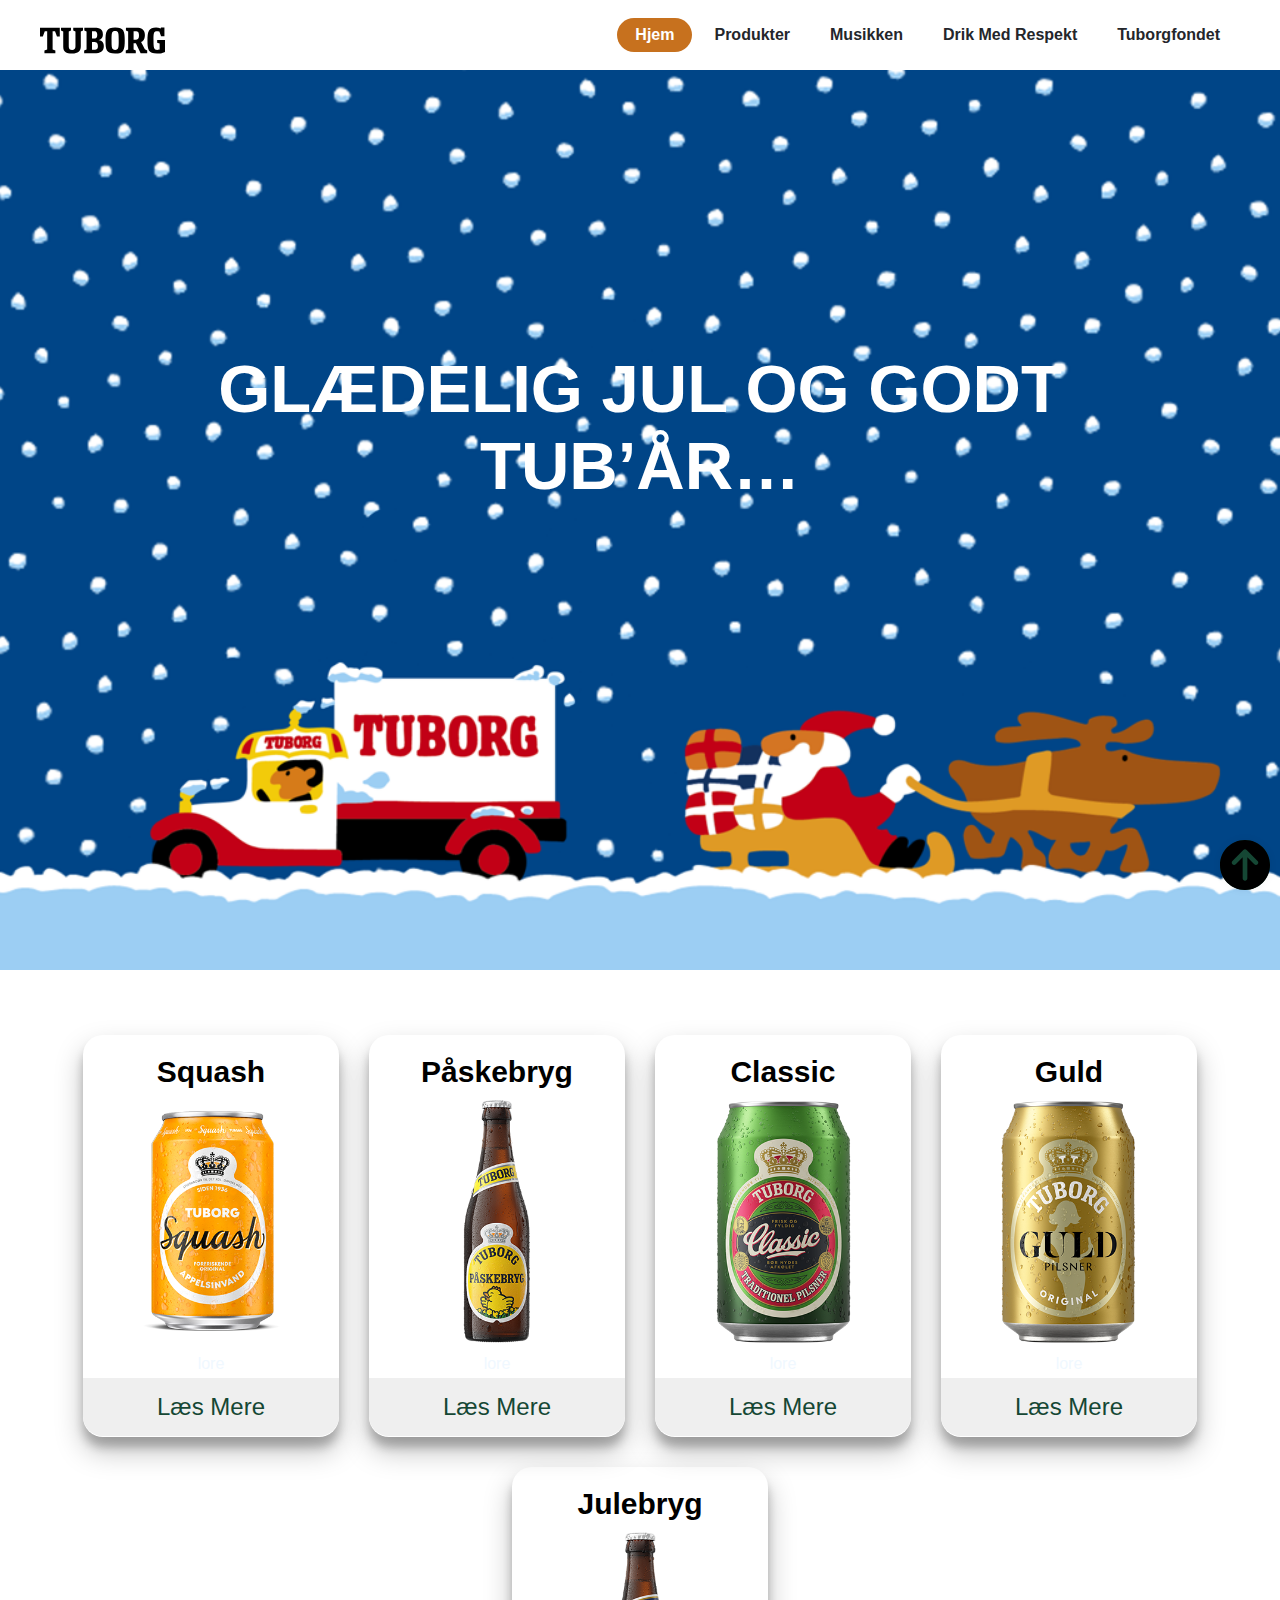
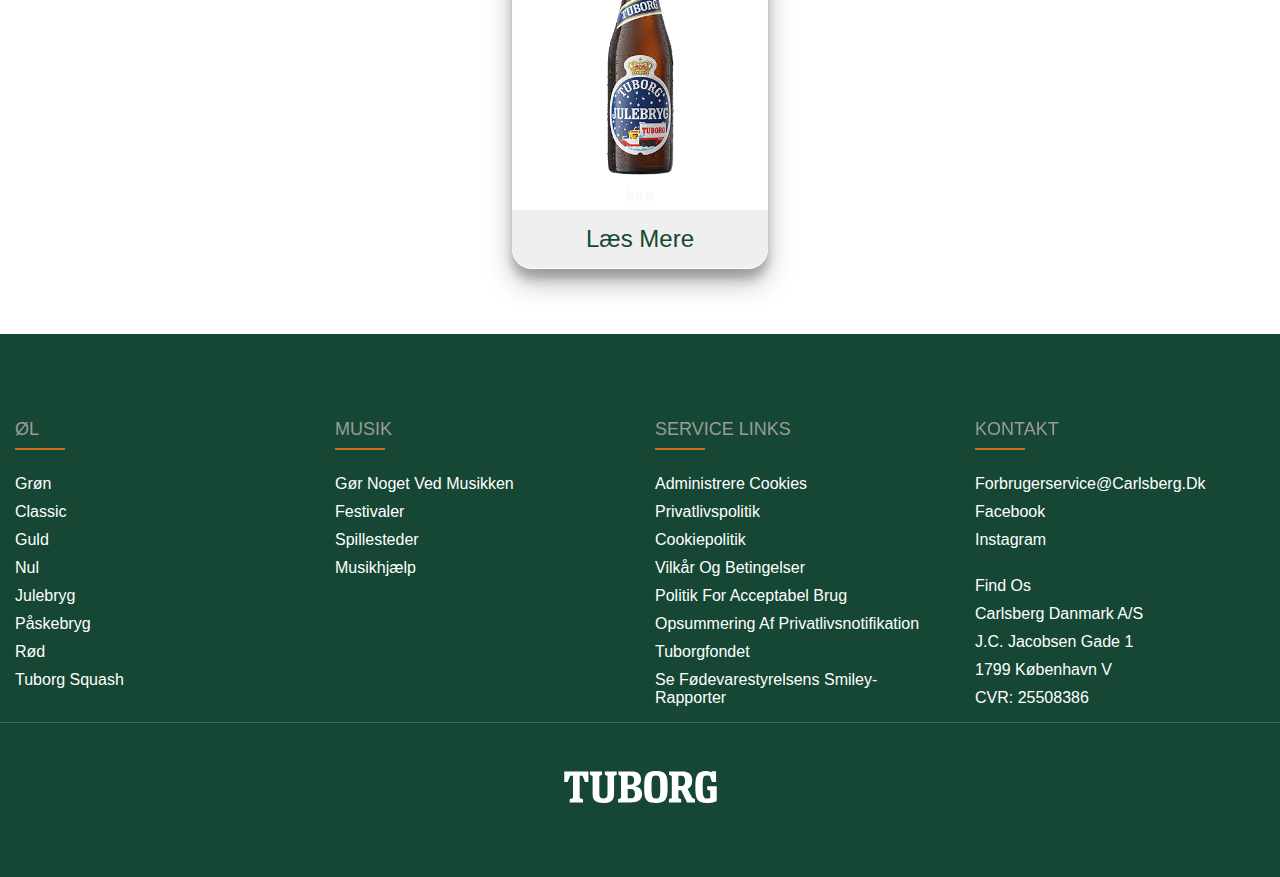
==== index.html @ 2c970e0a "z" ====
<!DOCTYPE html>
<html lang="en">
<head>
    <meta charset="UTF-8">
    <meta http-equiv="X-UA-Compatible" content="IE=edge">
    <meta name="viewport" content="width=device-width, initial-scale=1.0">
    <link rel="stylesheet" href="style.css">
    <title>Document</title>
    

</head>
<body>
  <!-- Header start -->
  <header>
    <div class="logo">
      <!-- Kunne ik finde en fix til mit logo størelse så har lavet en style for at holde den inde i headeren da den overcuttede og kunne ik ændre størelse i css filen -->
      <a href="index.html"><img src="1 web/Tuborg sort.svg" style="height: 125px;" alt="logo"></a>
    </div>
    <input type="checkbox" id="nav_check" hidden>
    <nav class="navbar">
      <div class="logo">
        <a href="index.html"><img src="1 web/Tuborg sort.svg" style="height: 125px;" alt="logo"></a>
    </div>
      </div>
    <ul>
      <li><a href="#" class="active">Hjem</a></li>
    
      <li><a href="#galleri">Produkter</a></li>
      <li><a href="https://www.tuborg.dk/musikken">Musikken</a></li>
      <li><a href="https://www.tuborg.dk/drik-med-respekt">Drik Med Respekt</a></li>
      <li><a href="https://www.tuborg.dk/tuborg-fondet">Tuborgfondet</a></li>
    </ul>
  </nav>
  <!-- Burgermenu start -->
    <label for="nav_check" class="hamburger">
      <div></div>
      <div></div>
      <div></div>
    </label>
    <!-- Burgermenu slut -->

  </header>
  <!-- Header Slut -->
<!-- Forsiden starter -->
<section class="forside">
  <div class="hero">
     <img src="1 web/picture2.png" alt="Forsiden">
     <div class="produkterforside">
      <h1>Glædelig Jul og Godt Tub’år…</h1>
      <div class="produkterbuttons">
        <a href=""></a>
        <a href=""></a>
      </div>

     </div>
  </div>
  <!-- SCROLL TO TOP -->
  <button onclick="topFunction()" id="myBtn" title="Go to top">
    <img src="1 web/circle-arrow-up-solid.svg" alt="Up arrow"></button>
  <script>
    let mybutton = document.getElementById("myBtn")

    window.onscroll = function() {scrollFunction()};

    function scrollFunction() {
      if (document.body.scrollTop > 20 || document.documentElement.scrollTop > 20) {
        mybutton.style.display = "block";
    } else {
      mybutton.style.display = "none";
    }
  }

  function topFunction() {
  document.body.scrollTop = 0;
  document.documentElement.scrollTop = 0;
}
  </script>
  <!-- SCROLL TO TOP slut -->
</section>

<!-- Produkt section -->
<div class="galleri" id="galleri">
  <div class="produktinfo"></div>
  <div class="content">
    <h3>Squash</h3>
    <img src="1 web/Produkter/Squash.png" alt="">
    <p>lore</p>
    <button class="læsmere">Læs Mere</button>
  </div>
  <div class="content">
    <h3>Påskebryg</h3>
    <img src="1 web/Produkter/Påskebryg.png" alt="">
    <p>lore</p>
    <button class="læsmere">Læs Mere</button>
  </div>  
  <div class="content">
    <h3>Classic</h3>
    <img src="1 web/Produkter/Classic.png" alt="">
    <p>lore</p>
    <button class="læsmere">Læs Mere</button>
  </div>  
  <div class="content">
    <h3>Guld</h3>
    <img src="1 web/Produkter/Guld.png" alt="">
    <p>lore</p>
    <button class="læsmere">Læs Mere</button>
  </div>  
  <div class="content">
    <h3>Julebryg</h3>
    <img src="1 web/Produkter/Julebryg.png" alt="">
    <p>lore</p>
    <button class="læsmere">Læs Mere</button>
  </div>

</div>




<!-- FOOTER STARTS -->
        <footer class="footer">
            <div class="containerfooter">
              <div class="rowfooter">
                <div class="footer-col">
                  <h4>Øl</h4>
                  <ul>
                    <li><a href="https://www.tuborg.dk/gron-tuborg">Grøn</a></li>
                    <li><a href="https://www.tuborg.dk/tuborg-classic">Classic</a></li>
                    <li><a href="https://www.tuborg.dk/tuborg-guld">Guld</a></li>
                    <li><a href="https://www.tuborg.dk/tuborg-nul">Nul</a></li>
                    <li><a href="https://www.tuborg.dk/tuborg-julebryg">Julebryg</a></li>
                    <li><a href="https://www.tuborg.dk/tuborg-paskebryg">Påskebryg</a></li>
                    <li><a href="https://www.tuborg.dk/tuborg-rod">Rød</a></li>
                    <li><a href="index.html">Tuborg Squash</a></li>
                  </ul>
                </div>
                <div class="footer-col">
                  <h4>Musik</h4>
                  <ul>
                    <li><a href="https://www.tuborg.dk/musikken">Gør noget ved musikken</a></li>
                    <li><a href="https://www.tuborg.dk/musikken/festivaler">Festivaler</a></li>
                    <li><a href="https://www.tuborg.dk/musikken/spillesteder">Spillesteder</a></li>
                    <li><a href="https://www.musikhjælp.dk/">Musikhjælp</a></li>
                  </ul>
                </div>
                <div class="footer-col">
                  <h4>Service links</h4>
                  <ul>
                    <li><a href="#">Administrere cookies</a></li>
                    <li><a href="https://compliance.carlsberggroup.com/externals/da-dk/privacy?id=df0cd4af-040f-4c19-9de2-5717fbddff88">Privatlivspolitik</a></li>
                    <li><a href="https://compliance.carlsberggroup.com/externals/da-dk/cookies?id=df0cd4af-040f-4c19-9de2-5717fbddff88">Cookiepolitik</a></li>
                    <li><a href="https://compliance.carlsberggroup.com/externals/da-dk/terms?id=df0cd4af-040f-4c19-9de2-5717fbddff88">Vilkår og betingelser</a></li>
                    <li><a href="https://compliance.carlsberggroup.com/externals/da-dk/acceptable-use?id=df0cd4af-040f-4c19-9de2-5717fbddff88">Politik for acceptabel brug</a></li>
                    <li><a href="https://compliance.carlsberggroup.com/externals/da-dk/?id=df0cd4af-040f-4c19-9de2-5717fbddff88">Opsummering af Privatlivsnotifikation</a></li>
                    <li><a href="https://www.tuborgfondet.dk/">Tuborgfondet</a></li>
                    <li><a href="https://www.findsmiley.dk/Sider/Search.aspx?k=Carlsberg%20Danmark">Se Fødevarestyrelsens smiley-rapporter</a></li>
                  </ul>
                </div>
                <div class="footer-col">
                  <h4>Kontakt</h4>
                  <ul>
                    <li><a href="forbrugerservice@carlsberg.dk">forbrugerservice@carlsberg.dk</a></li>
                    <li><a href="https://www.facebook.com/TuborgDenmark">Facebook</a></li>
                    <li><a href="https://www.instagram.com/tuborg_dk/">Instagram</a></li>
                    <br>
                    <li><a href="#">Find Os</a></li>
                    <li><a href="#">Carlsberg Danmark A/S</a></li>
                    <li><a href="#">J.C. Jacobsen Gade 1</a></li>
                    <li><a href="#">1799 København V</a></li>
                    <li><a href="#">CVR: 25508386</a></li>
                    
                  </ul>
                </div>
                </div>
              </div>
            </div>
            <div class="footertuborg">
              <a class="tuborgsvg">
                <!-- Taget fra tuborgs egen hjemmeside som test -->
                <svg xmlns="http://www.w3.org/2000/svg" viewBox="0 0 566.93 118.99" width="1em" height="1em"><path d="M340.98 0c-40.26 0-43.8 19.34-43.8 59.79 0 41.25 3.16 59.2 43.41 59.2 40.27 0 43.8-19.74 43.8-59.99 0-41.25-3.14-59.01-43.41-59.01m0 102.41c-16.19 0-16.38-11.05-16.38-43.62 0-31.55 0-42.21 15.98-42.21 16.17 0 16.39 10.66 16.39 43.42 0 31.56 0 42.42-15.99 42.42m-308.43-1.98V17.97H21.71l-8.89 23.28H0V1.79h89.78v39.47H76.96l-8.87-23.28H57.24v82.45l12.44 4.16v12.62H20.13v-12.62l12.42-4.16zm97.88-81.87l10.08-4.16V1.79H95.33V14.4l10.04 4.16v69.26c0 22.5 12.63 31.17 40.06 31.17s39.67-10.67 39.67-32.96V18.56l10.06-4.16V1.79h-44.41V14.4l10.07 4.16v67.48c0 11.84-5.13 16.19-15.2 16.19-10.06 0-15.2-4.56-15.2-15.99V18.56zm154.91 13.19c0-24.07-15-29.96-38.09-29.96h-46.17V14.4l10.07 4.16v81.87l-10.85 4.16v12.62h43.61c33.54 0 45.58-9.67 45.58-33.15 0-25.47-25.25-26.63-25.25-26.63s21.11-2.56 21.11-25.68m-49.54-14.19h9.08c8.9 0 14.81 2.96 14.81 16.98 0 13.04-5.92 16.37-16.19 16.37h-7.7V17.56zm0 83.86V66.69h7.91c12.82 0 18.94 4.16 18.94 18.37 0 14.19-8.09 16.37-20.92 16.37h-5.93zm188.65-45.37V17.56h8.68c11.45 0 15.8 4.16 15.8 19.17 0 14.59-4.95 19.32-17.39 19.32h-7.1zM548.77.78h15.59v39.85h-15.25l-7.88-21.58s-2.32-1.88-10.61-1.88c-15.78 0-15.78 11.06-15.78 41.25 0 32.56 1.18 43.81 16.95 43.81 7.91 0 10.85-1.98 10.85-1.98V73.61l-11.24-4.15V56.87h35.52v54.62s-13.03 7.5-36.11 7.5c-39.89 0-43.42-18.36-43.42-59.2C487.41 16.77 493.91 0 526.85 0c12.64 0 19.74 5.52 19.74 5.52l2.18-4.75zM434.53 117.22V104.6l-10.08-4.16V71.83h10.45l21.52 45.4h29.81V104.8l-10.66-5.14-17.16-32.96s17.38-4.53 17.38-31.97c0-26.43-17.19-32.93-36.93-32.93h-49.12v12.6l10.07 4.16v81.87l-10.87 4.16v12.62h45.6z"></path></svg>
              </a>
            </div>
          </footer>
        <!-- Footer ends -->
</body>
</html>
---- style.css ----
*{
    margin: 0px;
    padding: 0px;
    box-sizing: border-box;
    scroll-behavior: smooth;
    list-style: none;
    text-decoration: none;
    /* Test font */
    font-family:'Gill Sans', 'Gill Sans MT', Calibri, 'Trebuchet MS', sans-serif;
    font-size: 1rem;
}
body{
    min-height: 100vh;
    
}
/* Header start  */
header .img{
  width: 100%;
  height: auto;
  display: block;
  
}
header{
  width: 100%;
  height: 70px;
  background: transparent;
  display: flex;
  align-items: center;
  justify-content: space-between;
  padding: 0 40px;
  border-radius: 0 0 10px 10px;
  margin: 0 auto;
  overflow: hidden;
}
.logo{
  width: 120px;
  height: auto;
  margin-top: 15px;
}
nav .logo{
  display: none;
}
nav ul{
  display: flex;
}
nav ul li a{
  color: #24262b;
  display: block;
  margin: 0 2px;
  font-weight: 600;
  padding: 8px 18px;
  transition: 0.2s;
  border-radius: 30px;
}
nav ul li a:hover{
  background: #FFCC56;
}
nav ul li a.active{
  background: #C7711E;
  color: #fff;
}
.hamburger{
  display: none;
  height: fit-content;
  cursor: pointer;
  padding: 3px 8px;
  border-radius: 5px;
  transition: 0.2s;
}
.hamburger:hover{
  background: #FFCC56;
}
.hamburger div{
  width: 30px;
  height: 2px;
  margin: 6px 0;
  background: #24262b;
}
@media only screen and (max-width: 1100px){
  header {
    width: 100%;
    padding: 0 20px;

  }
  nav{
    position: fixed;
    left: -300px;
    top: 0;
    z-index: 999;
    width: 280px;
    height: 100vh;
    background-color: #fefefe;
    transition: 0.2s;
    box-sizing: 2px 0 20px 0 rgba(0, 0, 0, 0.05);
  }
  #nav_check:checked ~ nav{
    left: 0;
  }
  nav .logo{
    display: block;
    height: 70px;
    display: flex;
    align-items: center;
    margin-left: 30px;
  }
  nav ul li a{
    margin-bottom: 5px;
    padding: 10px 15px;
    border-radius: 5px;

  }
  nav ul{
    display: block;
    padding: 0 20px;
    margin-top: 30px;
  }
  .hamburger{
    display: block;
  }
}
/* Header Slut */
/* Forside 1*/
.forside{
  position: relative;
  width: 100%;
  height: 100vh;
  padding: 100px;
}
.forside img{
  position: absolute;
  top: 0;
  left: 0;
  width: 100%;
  height: 100%;
  object-fit: cover;
}
#myBtn{
position: fixed;
bottom: 10px;
right: 10px;
height: 50px;
width: 50px;
display: grid;
border: none;
outline: none;
place-items: center;
border-radius: 50%;
background: #154734;
box-shadow: 0 0 10px rgba(0, 0, 0, 0.05);
cursor: pointer;
}
#myBtn:hover{
  background-color: #C7711E;
}
.produkterforside h1{
  margin: 60px;
  margin-top: 20vh;
  position: relative;
  align-self: center;
  text-align: center;
  color: white;
  font-size: 67px;
  text-transform: capitalize;
  text-transform: uppercase;
}
/* Forside 1 */
/* <!-- Produkt section --> */
.galleri{
  display: flex;
  flex-wrap: wrap;
  width: 100%;
  justify-content: center;
  align-items: center;
  margin: 50px 0;
}
.galleri h3{
  text-align: center;
  font-size: 30px;
  margin: 0;
  padding-top: 10px;
}
.galleri img{
  width: 100%;
  height: 266px;
  text-align: center;
  margin: 0 auto;
  display: block;
  object-fit: contain;
}
.galleri a{
  text-decoration: none;
}
.galleri p{
  text-align: center;
  color: aliceblue;
  padding-top: 0 8px;
}
.galleri h6{
  font-size: 26px;
  text-align: center;
  color: #154734;
  margin: 0;
}
.galleri button{
  text-align: center;
  font-size: 24px;
  color: #154734;
  width: 100%;
  padding: 15px;
  border: 0;
  outline: none;
  cursor: pointer;
  margin-top: 5px;
  border-bottom-right-radius: 20px;
  border-bottom-left-radius: 20px;
}
.content{
  width: 20%;
  height: 402px;
  margin: 15px;
  box-sizing: border-box;
  float: left;
  text-align: center;
  border-radius: 20px;
  cursor: pointer;
  padding-top: 10px;
  box-shadow: 0 14px 28px rgba(0, 0, 0, 0.25), 0 10px 10px rgba(0, 0, 0, 0.22);
}
.content:hover{
  box-shadow: 0 3px 6px rgba(0, 0, 0, 0.16), 0 3px 6px rgba(0, 0, 0, 0.22);
  transform: translate(0px, -8px);
}

/* Footer Start */
/* Tuborg del */
.footertuborg{
  box-sizing: border-box;
  margin: 0;
  min-width: 0;
  text-align: center;
  border-top: 1px solid rgba(255,255,255,.2);
  padding-top: 3rem;
}
.footertuborg a{
  color: rgb(0, 0, 0);
}
.tuborgsvg{
  fill: #ffffff;
  height: 32px;
  width: 153px;
}
.tuborgsvg svg{
  fill: #ffffff;
  height: 32px;
  width: 153px;
}
/* Tuborg del slut */
footer .containerfooter{
    max-width: 100%;
    margin: 15px auto;
    margin-bottom: 15px;
  }
  .rowfooter{
    display: flex;
    flex-wrap: wrap;
  }
  footer ul{
    list-style: none;
  }
  .footer{
    background-color: #154734;
    padding: 70px 0;
  }
  .footer-col{
    width: 25%;
    padding: 0 15px;
  
  }
  .footer-col h4{
    font-size: 18px;
    color: rgb(155, 155, 155);
    text-transform: capitalize;
    text-transform: uppercase;
    margin-bottom: 35px;
    font-weight: 500;
    position: relative;
  
  }
  .footer-col h4::before{
    content: '';
    position: absolute;
    left: 0;
    bottom: -10px;
    background-color: #C7711E;
    height: 2px;
    box-sizing: border-box;
    width: 50px;
  }
  .footer-col ul li:not(:last-child){
    margin-bottom: 10px;
  }
  .footer-col ul li a{
    font-size: 16px;
    text-transform: capitalize;
    color: #ffffff;
    text-decoration: none;
    font-weight: 300;
    color: #ffffff;
    display: block;
    transition: all 0.3s ease;
  
  }
  .footer-col ul li a:hover{
    color: #FFCC56;
    padding-left: 8px;
  
  }
  .footer-col .footersocials a{
    display: inline-block;
    height: 40px;
    width: 40px;
    background-color: rgba(255, 255, 255, 0.2);
    margin: 0 10px 10px 0;
    text-align: center;
    line-height: 40px;
    border-radius: 50%;
    color: #ffffff;
    transition: all 0.5s ease;
  }
  .footer-col .footersocials a:hover{
    color: #24262b;
    background-color: #ffffff;
  }
  @media(max-width: 920px){
    .footer-col{
      width: 50%;
      margin-bottom: 30px;
    }
  }
  @media(max-width: 574px){
    .footer-col{
      width: 100%;
    }
  }
  
  /* Footer Slut */
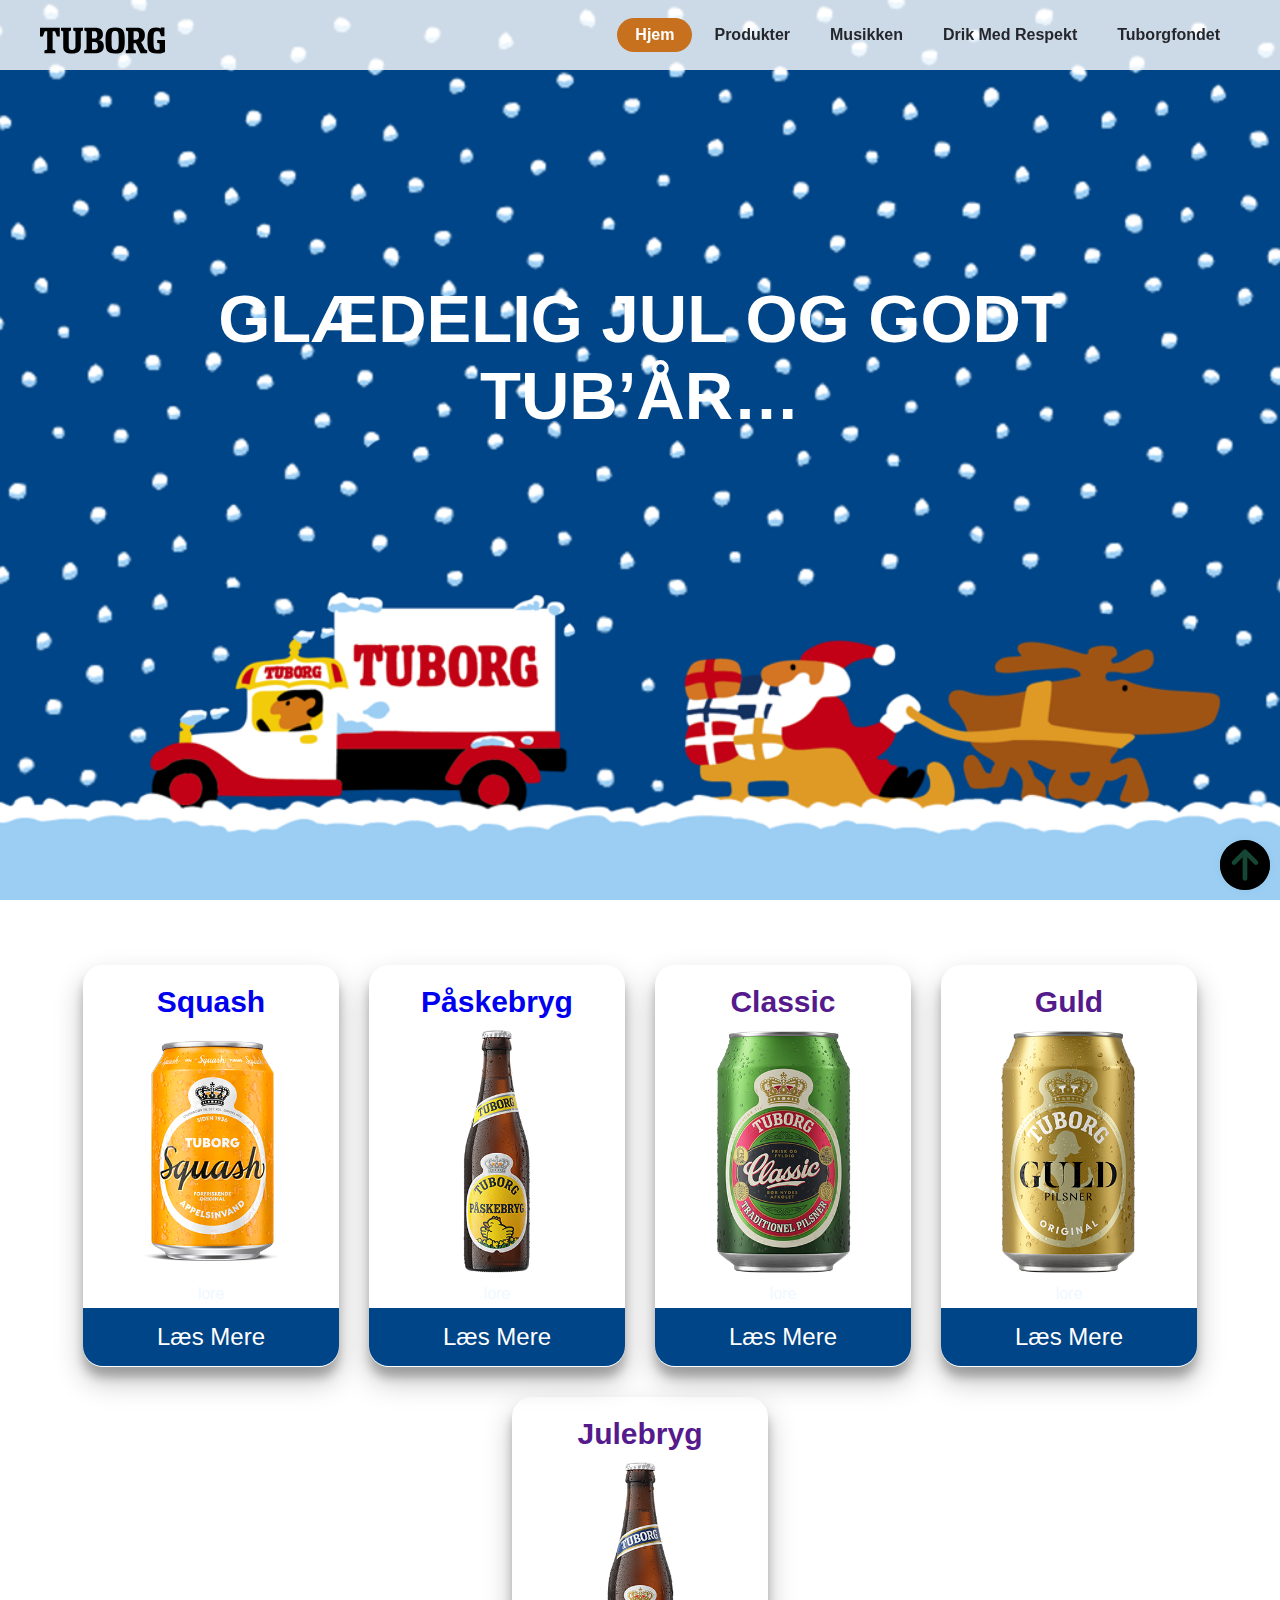
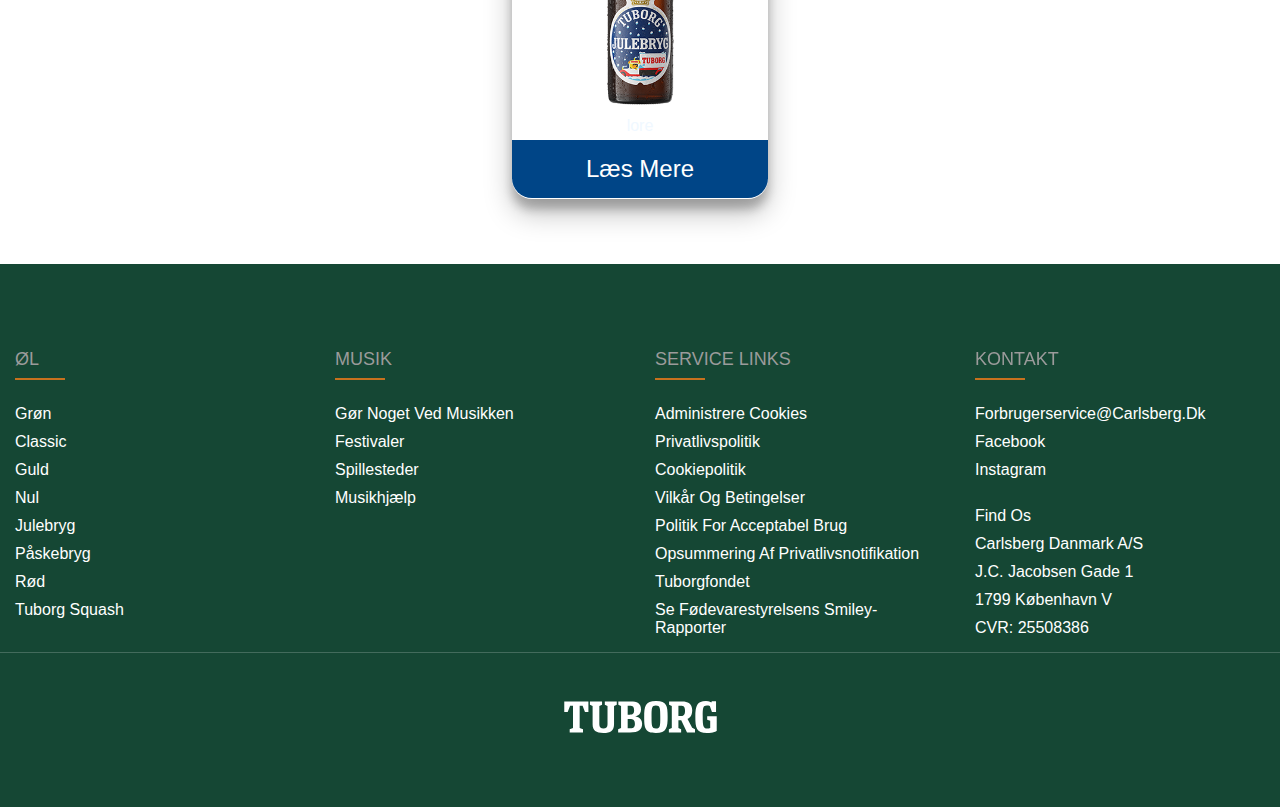
==== commit 19d6c30b: "big update" ====
--- a/index.html
+++ b/index.html
@@ -5,7 +5,7 @@
     <meta http-equiv="X-UA-Compatible" content="IE=edge">
     <meta name="viewport" content="width=device-width, initial-scale=1.0">
     <link rel="stylesheet" href="style.css">
-    <title>Document</title>
+    <title>Tuborg</title>
     
 
 </head>
@@ -82,34 +82,44 @@
 <div class="galleri" id="galleri">
   <div class="produktinfo"></div>
   <div class="content">
+    <a href="tuborgsquash.html">
     <h3>Squash</h3>
-    <img src="1 web/Produkter/Squash.png" alt="">
-    <p>lore</p>
-    <button class="læsmere">Læs Mere</button>
+      <img src="1 web/Produkter/Squash.png" alt="">
+      <p>lore</p>
+      <button class="læsmere">Læs Mere</button>
+    </a>
   </div>
   <div class="content">
-    <h3>Påskebryg</h3>
-    <img src="1 web/Produkter/Påskebryg.png" alt="">
-    <p>lore</p>
-    <button class="læsmere">Læs Mere</button>
+    <a href="#">
+      <h3>Påskebryg</h3>
+      <img src="1 web/Produkter/Påskebryg.png" alt="">
+      <p>lore</p>
+      <button class="læsmere">Læs Mere</button>
+    </a>
   </div>  
   <div class="content">
-    <h3>Classic</h3>
-    <img src="1 web/Produkter/Classic.png" alt="">
-    <p>lore</p>
-    <button class="læsmere">Læs Mere</button>
+    <a href="">
+      <h3>Classic</h3>
+      <img src="1 web/Produkter/Classic.png" alt="">
+      <p>lore</p>
+      <button class="læsmere">Læs Mere</button>
+    </a>
   </div>  
   <div class="content">
-    <h3>Guld</h3>
-    <img src="1 web/Produkter/Guld.png" alt="">
-    <p>lore</p>
-    <button class="læsmere">Læs Mere</button>
+    <a href="">
+      <h3>Guld</h3>
+      <img src="1 web/Produkter/Guld.png" alt="">
+      <p>lore</p>
+      <button class="læsmere">Læs Mere</button>
+    </a>
   </div>  
   <div class="content">
-    <h3>Julebryg</h3>
-    <img src="1 web/Produkter/Julebryg.png" alt="">
-    <p>lore</p>
-    <button class="læsmere">Læs Mere</button>
+    <a href="">
+      <h3>Julebryg</h3>
+      <img src="1 web/Produkter/Julebryg.png" alt="">
+      <p>lore</p>
+      <button class="læsmere">Læs Mere</button>
+    </a>
   </div>
 
 </div>
--- a/style.css
+++ b/style.css
@@ -14,23 +14,26 @@
     
 }
 /* Header start  */
-header .img{
-  width: 100%;
-  height: auto;
-  display: block;
-  
-}
 header{
+  position: fixed;
   width: 100%;
   height: 70px;
-  background: transparent;
   display: flex;
   align-items: center;
   justify-content: space-between;
   padding: 0 40px;
-  border-radius: 0 0 10px 10px;
   margin: 0 auto;
   overflow: hidden;
+  border-bottom-left-radius: 0%;
+  border-bottom-right-radius: ;
+  z-index: 1001;
+  background-color: rgba(255, 255, 255, 0.801);
+}
+header .img{
+  width: 100%;
+  height: auto;
+  display: block;
+  
 }
 .logo{
   width: 120px;
@@ -74,7 +77,7 @@
   width: 30px;
   height: 2px;
   margin: 6px 0;
-  background: #24262b;
+  background: #000000;
 }
 @media only screen and (max-width: 1100px){
   header {
@@ -204,7 +207,7 @@
 .galleri button{
   text-align: center;
   font-size: 24px;
-  color: #154734;
+  color: #ffffff;
   width: 100%;
   padding: 15px;
   border: 0;
@@ -213,6 +216,7 @@
   margin-top: 5px;
   border-bottom-right-radius: 20px;
   border-bottom-left-radius: 20px;
+  background: #004587;
 }
 .content{
   width: 20%;
@@ -229,6 +233,17 @@
 .content:hover{
   box-shadow: 0 3px 6px rgba(0, 0, 0, 0.16), 0 3px 6px rgba(0, 0, 0, 0.22);
   transform: translate(0px, -8px);
+}
+
+@media(max-width:1100px){
+  .content{
+    width: 40%;
+  }
+}
+@media(max-width:574px){
+  .content{
+    width: 100%;
+  }
 }
 
 /* Footer Start */
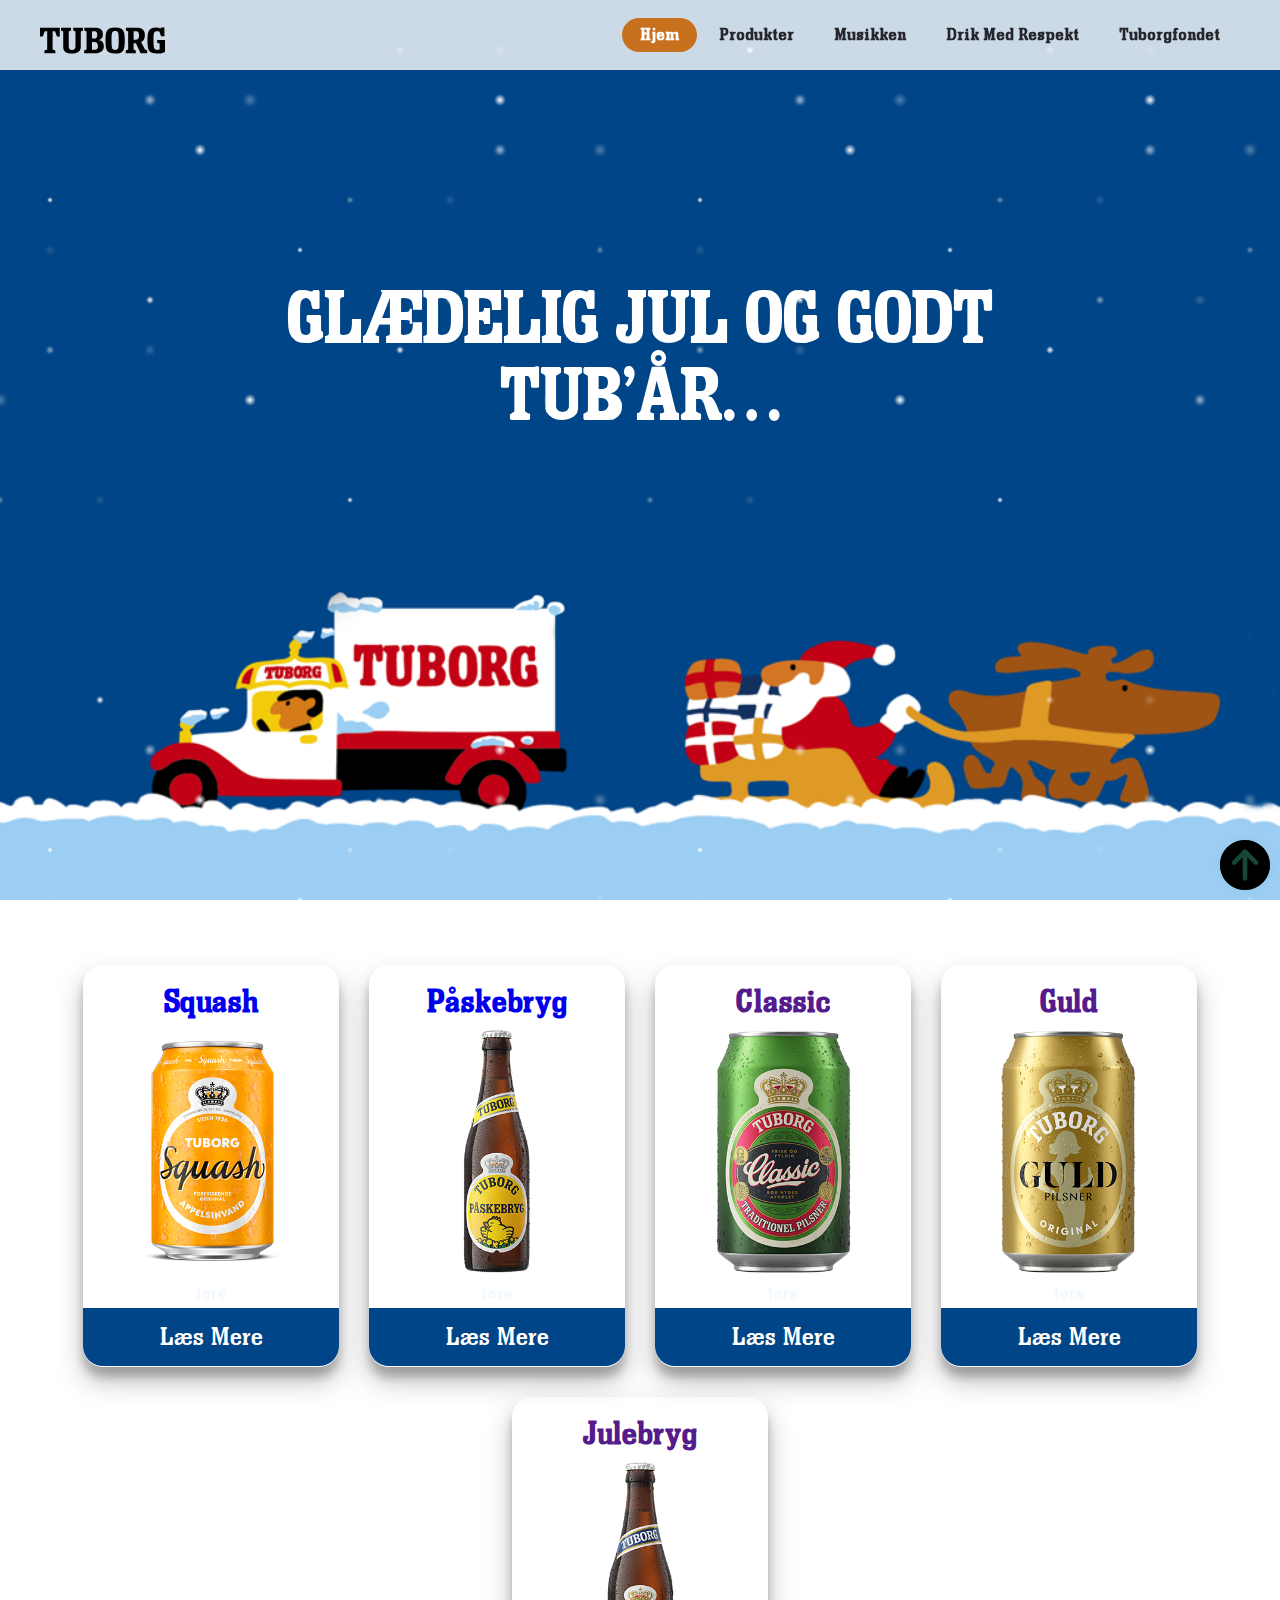
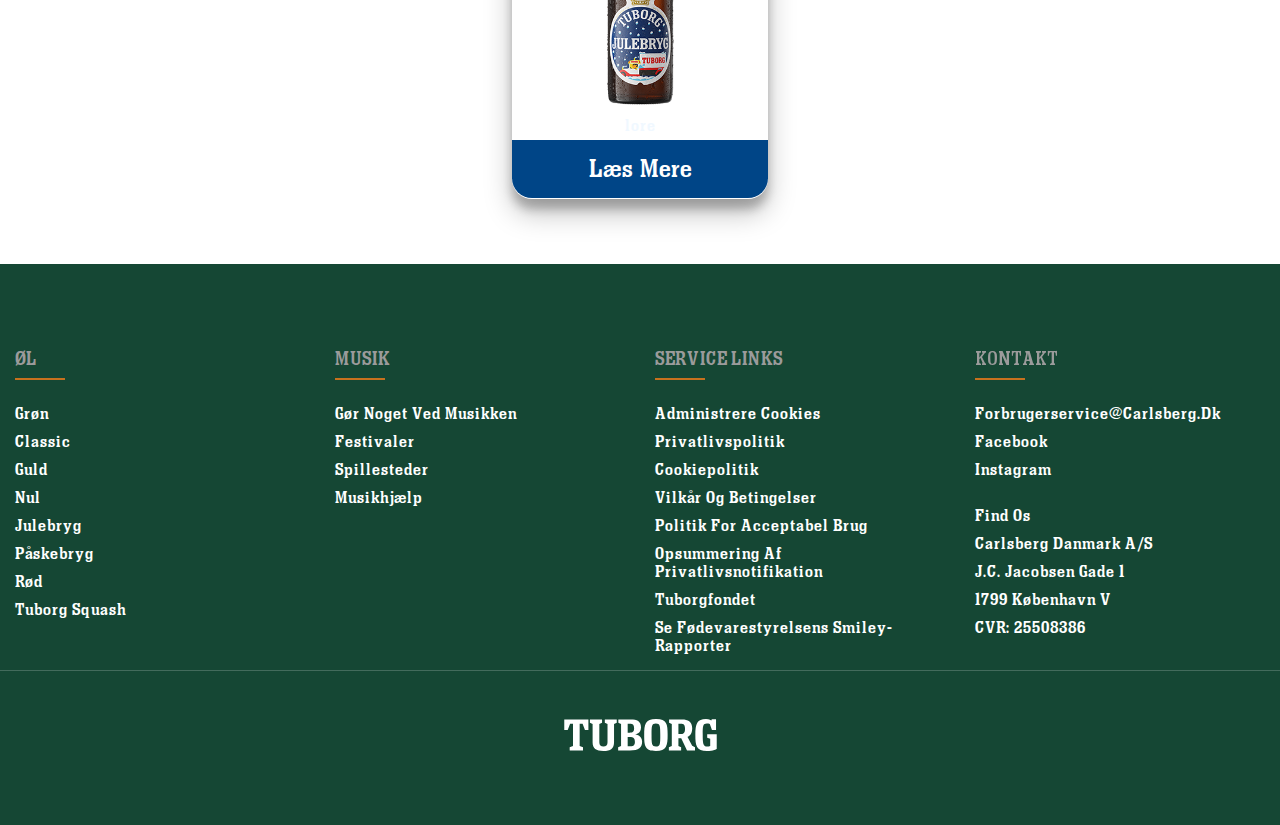
==== commit fb0d5411: "a" ====
--- a/index.html
+++ b/index.html
@@ -5,6 +5,7 @@
     <meta http-equiv="X-UA-Compatible" content="IE=edge">
     <meta name="viewport" content="width=device-width, initial-scale=1.0">
     <link rel="stylesheet" href="style.css">
+    <link rel="stylesheet" href="tuborgsquash.css">
     <title>Tuborg</title>
     
 
@@ -44,8 +45,9 @@
 <!-- Forsiden starter -->
 <section class="forside">
   <div class="hero">
-     <img src="1 web/picture2.png" alt="Forsiden">
+     <img src="1 web/picture2us.png" alt="Forsiden">
      <div class="produkterforside">
+      <div class="snow"></div>
       <h1>Glædelig Jul og Godt Tub’år…</h1>
       <div class="produkterbuttons">
         <a href=""></a>
--- a/style.css
+++ b/style.css
@@ -6,12 +6,16 @@
     list-style: none;
     text-decoration: none;
     /* Test font */
-    font-family:'Gill Sans', 'Gill Sans MT', Calibri, 'Trebuchet MS', sans-serif;
+    font-family: 'tuborg',Arial, Helvetica, sans-serif;;
     font-size: 1rem;
 }
 body{
     min-height: 100vh;
     
+}
+@font-face {
+  font-family: tuborg;
+  src: url(Fonts/tuborg_original.ttf);
 }
 /* Header start  */
 header{
@@ -25,7 +29,7 @@
   margin: 0 auto;
   overflow: hidden;
   border-bottom-left-radius: 0%;
-  border-bottom-right-radius: ;
+  border-bottom-right-radius: 0%;
   z-index: 1001;
   background-color: rgba(255, 255, 255, 0.801);
 }
@@ -128,6 +132,7 @@
   width: 100%;
   height: 100vh;
   padding: 100px;
+  overflow: hidden;
 }
 .forside img{
   position: absolute;
--- a/tuborgsquash.css
+++ b/tuborgsquash.css
@@ -0,0 +1,86 @@
+*{
+}
+body{
+
+}
+.htop{
+    height: 0vh;
+    width: 100%;
+    position: relative;
+    display: flex;
+    background-size: cover;
+    align-items: center;
+    flex-direction: column;
+    background: #FAA92D;
+    overflow: hidden;
+    z-index: 1;
+}
+/* Forsøg på at lave sne effect på siden "Invention Tricks" youtube guide fulgt */
+.snow_wrap{
+    height: 100vh;
+    width: 100%;
+    position: relative;
+    display: flex;
+    background-size: cover;
+    align-items: center;
+    flex-direction: column;
+    background: #FAA92D;
+    overflow: hidden;
+    z-index: 1;
+
+}
+.snow,.snow:after,.snow:before{
+    z-index: 999;
+    content: "";
+    position:absolute;
+    top: -650px;
+    left: 0;
+    right: 0;
+    bottom: 0;
+    background-image: 
+    radial-gradient(4px 4px at 100px 50px, #fff, transparent),
+    radial-gradient(6px 6px at 200px 150px, #fff, transparent),
+    radial-gradient(3px 3px at 300px 250px, #fff, transparent),
+    radial-gradient(4px 4px at 400px 350px, #fff, transparent),
+    radial-gradient(6px 6px at 500px 100px, #fff, transparent),
+    radial-gradient(3px 3px at 50px 200px, #fff, transparent),
+    radial-gradient(4px 4px at 150px 300px, #fff, transparent),
+    radial-gradient(6px 6px at 250px 400px, #fff, transparent),
+    radial-gradient(3px 3px at 350px 500px, #fff, transparent);
+    background-size: 650px 650px;
+
+    animation: snowAnim 3s linear;
+    animation-iteration-count: infinite;
+}
+.snow:after{
+    margin-left: -250px;
+    opacity: 0.5;
+    filter: blur(2px);
+    animation-direction: reverse;
+    animation-duration: 6s;
+}
+.snow:before{
+    margin-left: -350px;
+    opacity: 0.7;
+    filter: blur(1px);
+}
+@keyframes snowAnim{
+    from{
+        transform: translateY(0);
+    }
+    to{
+        transform: translateY(650px);
+    }
+}
+/* Snowfall stop */
+.snow_wrap h1{
+    margin-top: 50vh;
+    font-size: 6em;
+    font-family: 'tuborg',Arial, Helvetica, sans-serif;
+    color: white;
+}
+.snow_wrap h2{
+    font-size: 7em;
+    color: white;
+    margin: 0;
+}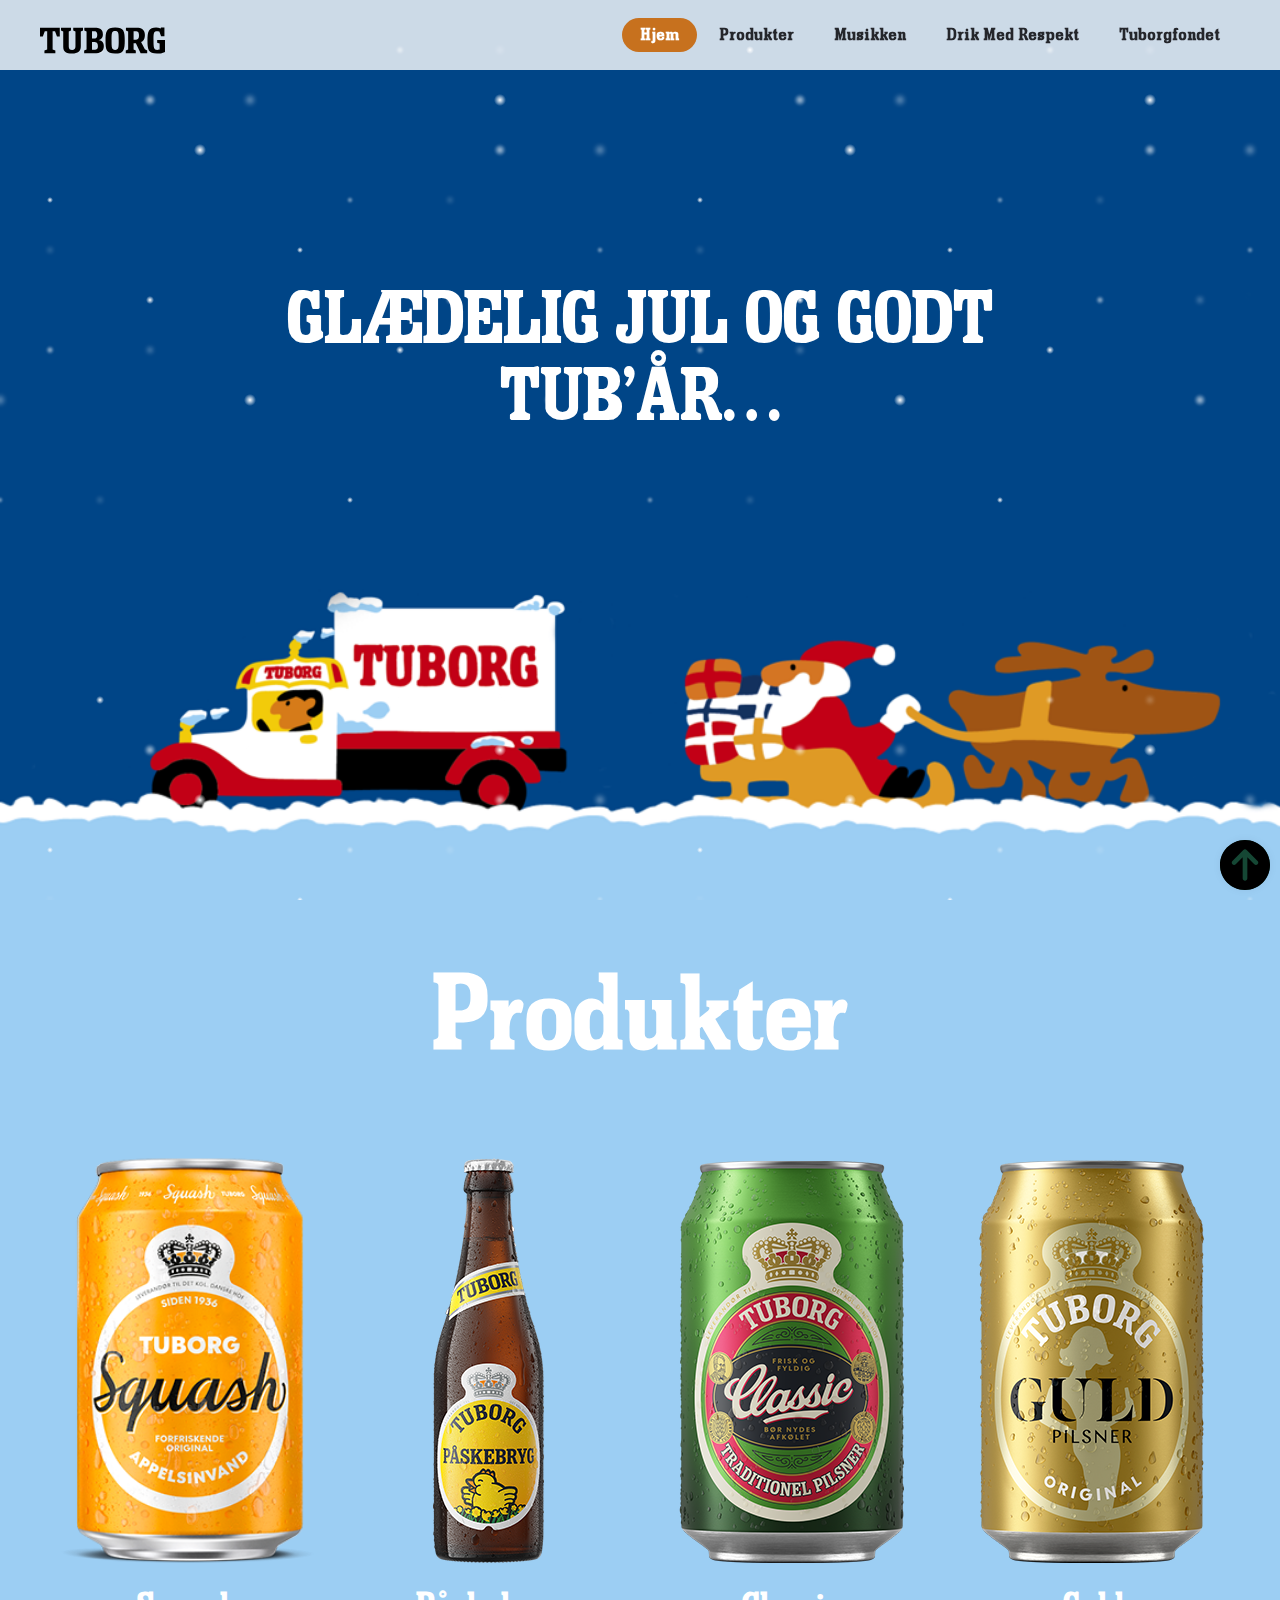
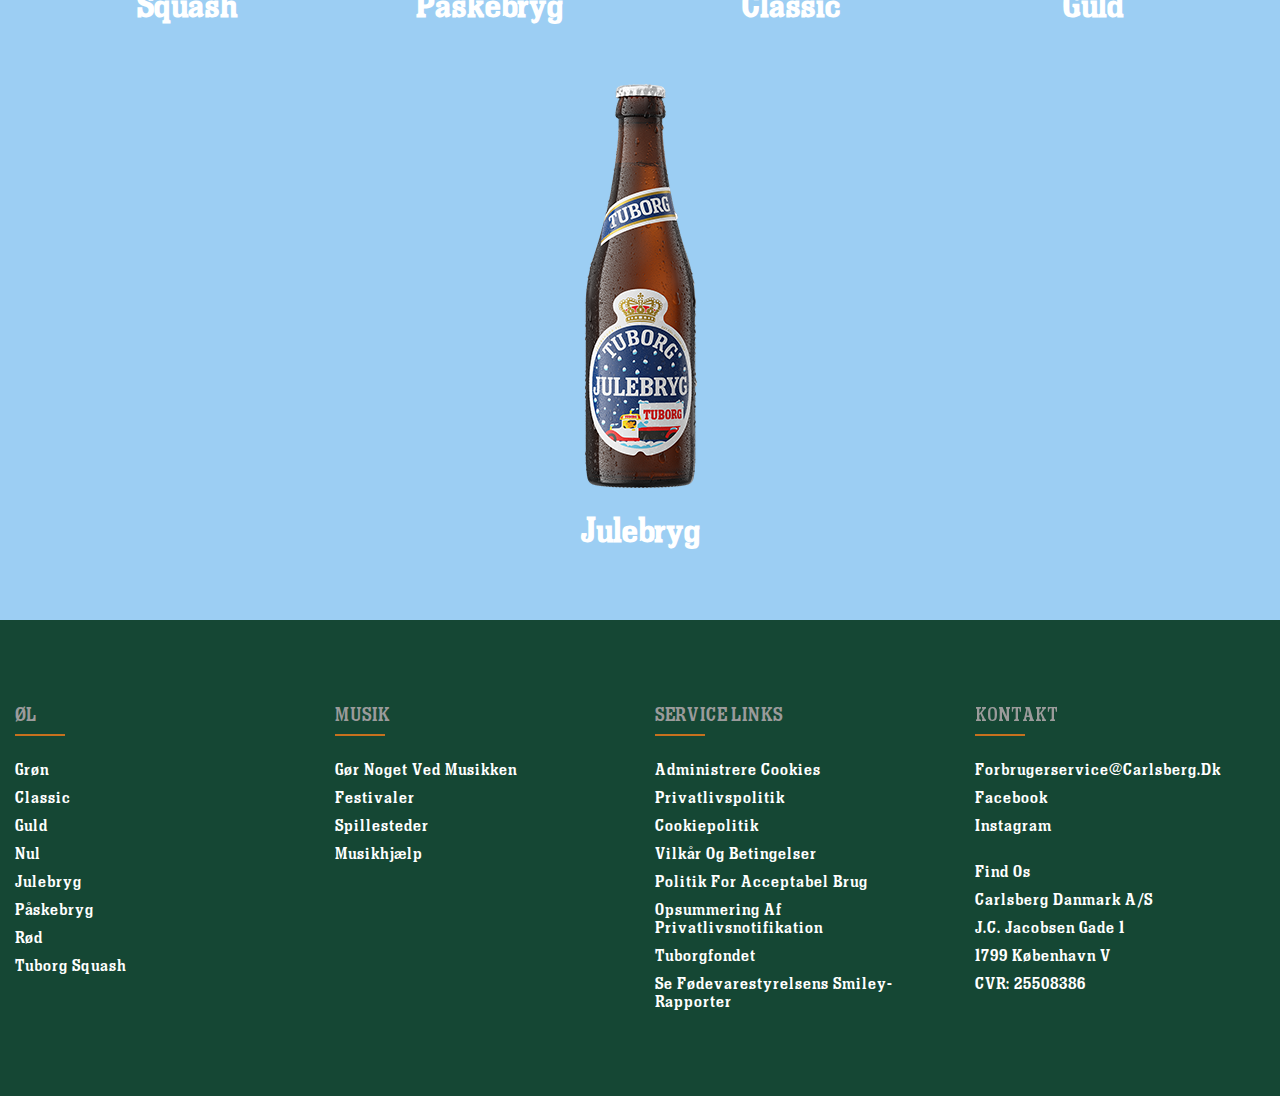
==== commit 966fdd54: "New" ====
--- a/index.html
+++ b/index.html
@@ -26,7 +26,7 @@
     <ul>
       <li><a href="#" class="active">Hjem</a></li>
     
-      <li><a href="#galleri">Produkter</a></li>
+      <li><a href="#fvariants">Produkter</a></li>
       <li><a href="https://www.tuborg.dk/musikken">Musikken</a></li>
       <li><a href="https://www.tuborg.dk/drik-med-respekt">Drik Med Respekt</a></li>
       <li><a href="https://www.tuborg.dk/tuborg-fondet">Tuborgfondet</a></li>
@@ -46,8 +46,9 @@
 <section class="forside">
   <div class="hero">
      <img src="1 web/picture2us.png" alt="Forsiden">
+    <div class="snow"></div>
      <div class="produkterforside">
-      <div class="snow"></div>
+
       <h1>Glædelig Jul og Godt Tub’år…</h1>
       <div class="produkterbuttons">
         <a href=""></a>
@@ -80,7 +81,7 @@
   <!-- SCROLL TO TOP slut -->
 </section>
 
-<!-- Produkt section -->
+<!-- Produkt section V1
 <div class="galleri" id="galleri">
   <div class="produktinfo"></div>
   <div class="content">
@@ -122,9 +123,46 @@
       <p>lore</p>
       <button class="læsmere">Læs Mere</button>
     </a>
+  </div> -->
+<!-- Produkt V2 -->
+<div class="fvarianter" id="fvariants">
+    
+  <div class="fcontainerts">
+    <h1>Produkter</h1>
+    <div class="fvariants">
+      <div class="fvariant">
+        <a href="tuborgsquash.html">
+        <!-- style scale da der var problemer med photoshop scale af elementet så valgte af bruge sacle til at have samme størelse som de andre produkter -->
+        <img src="1 web/Produkter/Squash.png" style="scale: 1.1;" alt="Original Squash">
+        <h2>Squash</h2>
+      </a>
+      </div>
+      <div class="fvariant">
+        <a href="#">
+        <img src="1 web/Produkter/Påskebryg.png" alt="Lemon Squash">
+        <h2>Påskebryg</h2>
+      </a>
+      </div>
+      <div class="fvariant">
+        <a href="">
+        <img src="1 web/Produkter/Classic.png" alt="Jule Squash">
+        <h2>Classic</h2>
+      </a>
+      </div>
+      <div class="fvariant">
+        <a href="">
+        <img src="1 web/Produkter/Guld.png" alt="Grape Squash">
+        <h2>Guld</h2>
+      </a>
+      </div>
+      <div class="fvariant">
+        <a href="">
+        <img src="1 web/Produkter/Julebryg.png" alt="Grape Squash">
+        <h2>Julebryg</h2>
+      </a>
+      </div>
+    </div>
   </div>
-
-</div>
 
 
 
@@ -186,12 +224,6 @@
                 </div>
               </div>
             </div>
-            <div class="footertuborg">
-              <a class="tuborgsvg">
-                <!-- Taget fra tuborgs egen hjemmeside som test -->
-                <svg xmlns="http://www.w3.org/2000/svg" viewBox="0 0 566.93 118.99" width="1em" height="1em"><path d="M340.98 0c-40.26 0-43.8 19.34-43.8 59.79 0 41.25 3.16 59.2 43.41 59.2 40.27 0 43.8-19.74 43.8-59.99 0-41.25-3.14-59.01-43.41-59.01m0 102.41c-16.19 0-16.38-11.05-16.38-43.62 0-31.55 0-42.21 15.98-42.21 16.17 0 16.39 10.66 16.39 43.42 0 31.56 0 42.42-15.99 42.42m-308.43-1.98V17.97H21.71l-8.89 23.28H0V1.79h89.78v39.47H76.96l-8.87-23.28H57.24v82.45l12.44 4.16v12.62H20.13v-12.62l12.42-4.16zm97.88-81.87l10.08-4.16V1.79H95.33V14.4l10.04 4.16v69.26c0 22.5 12.63 31.17 40.06 31.17s39.67-10.67 39.67-32.96V18.56l10.06-4.16V1.79h-44.41V14.4l10.07 4.16v67.48c0 11.84-5.13 16.19-15.2 16.19-10.06 0-15.2-4.56-15.2-15.99V18.56zm154.91 13.19c0-24.07-15-29.96-38.09-29.96h-46.17V14.4l10.07 4.16v81.87l-10.85 4.16v12.62h43.61c33.54 0 45.58-9.67 45.58-33.15 0-25.47-25.25-26.63-25.25-26.63s21.11-2.56 21.11-25.68m-49.54-14.19h9.08c8.9 0 14.81 2.96 14.81 16.98 0 13.04-5.92 16.37-16.19 16.37h-7.7V17.56zm0 83.86V66.69h7.91c12.82 0 18.94 4.16 18.94 18.37 0 14.19-8.09 16.37-20.92 16.37h-5.93zm188.65-45.37V17.56h8.68c11.45 0 15.8 4.16 15.8 19.17 0 14.59-4.95 19.32-17.39 19.32h-7.1zM548.77.78h15.59v39.85h-15.25l-7.88-21.58s-2.32-1.88-10.61-1.88c-15.78 0-15.78 11.06-15.78 41.25 0 32.56 1.18 43.81 16.95 43.81 7.91 0 10.85-1.98 10.85-1.98V73.61l-11.24-4.15V56.87h35.52v54.62s-13.03 7.5-36.11 7.5c-39.89 0-43.42-18.36-43.42-59.2C487.41 16.77 493.91 0 526.85 0c12.64 0 19.74 5.52 19.74 5.52l2.18-4.75zM434.53 117.22V104.6l-10.08-4.16V71.83h10.45l21.52 45.4h29.81V104.8l-10.66-5.14-17.16-32.96s17.38-4.53 17.38-31.97c0-26.43-17.19-32.93-36.93-32.93h-49.12v12.6l10.07 4.16v81.87l-10.87 4.16v12.62h45.6z"></path></svg>
-              </a>
-            </div>
           </footer>
         <!-- Footer ends -->
 </body>
--- a/style.css
+++ b/style.css
@@ -39,6 +39,7 @@
   display: block;
   
 }
+
 .logo{
   width: 120px;
   height: auto;
--- a/tuborgsquash.css
+++ b/tuborgsquash.css
@@ -83,4 +83,92 @@
     font-size: 7em;
     color: white;
     margin: 0;
-}+}
+/* Tuborg Varianter starter */
+.varianter h1{
+    font-size: 2em;
+    align-items: center;
+    align-content: center;
+    text-align: center;
+    font-family: 'tuborg',Arial, Helvetica, sans-serif;
+    color: white;
+}
+.varianter h2{
+    font-size: 2em;
+    align-items: center;
+    align-content: center;
+    text-align: center;
+    font-family: 'tuborg',Arial, Helvetica, sans-serif;
+    color: white;
+}
+.varianter{
+    align-items: center;
+    flex-direction: column;
+    background: #FAA92D;
+}
+.variants{
+    display: flex;
+    flex-wrap: wrap;
+    width: 100%;
+    justify-content: center;
+    align-items: center;
+    margin: 50px 0;
+}
+
+
+.variants img{
+    width: 100%;
+    height: auto;
+    background-size: cover;
+    transition: all .2s ease-in-out;
+}
+.variants img:hover{
+    transform: scale(1.1); 
+}
+/* Varianter stopper */
+/* Tuborg Varianter starter forside*/
+.fvarianter h1{
+    font-size: 6em;
+    align-items: center;
+    align-content: center;
+    text-align: center;
+    font-family: 'tuborg',Arial, Helvetica, sans-serif;
+    color: white;
+}
+.fvarianter h2{
+    font-size: 2em;
+    align-items: center;
+    align-content: center;
+    text-align: center;
+    font-family: 'tuborg',Arial, Helvetica, sans-serif;
+    color: white;
+}
+.fvarianter{
+    padding-top: 60px;
+    height: auto;
+    align-items: center;
+    flex-direction: column;
+    background: #9CCEF3;
+}
+.fvariants{
+    display: flex;
+    flex-wrap: wrap;
+    width: 100%;
+    justify-content: center;
+    align-items: center;
+    margin: 50px 0;
+}
+
+.fvariant{
+    padding: 20px;
+}
+.fvariants img{
+    width: 100%;
+    height: auto;
+    background-size: cover;
+    transition: all .2s ease-in-out;
+}
+.fvariants img:hover{
+    transform: scale(1.1); 
+}
+/* Varianter stopper */